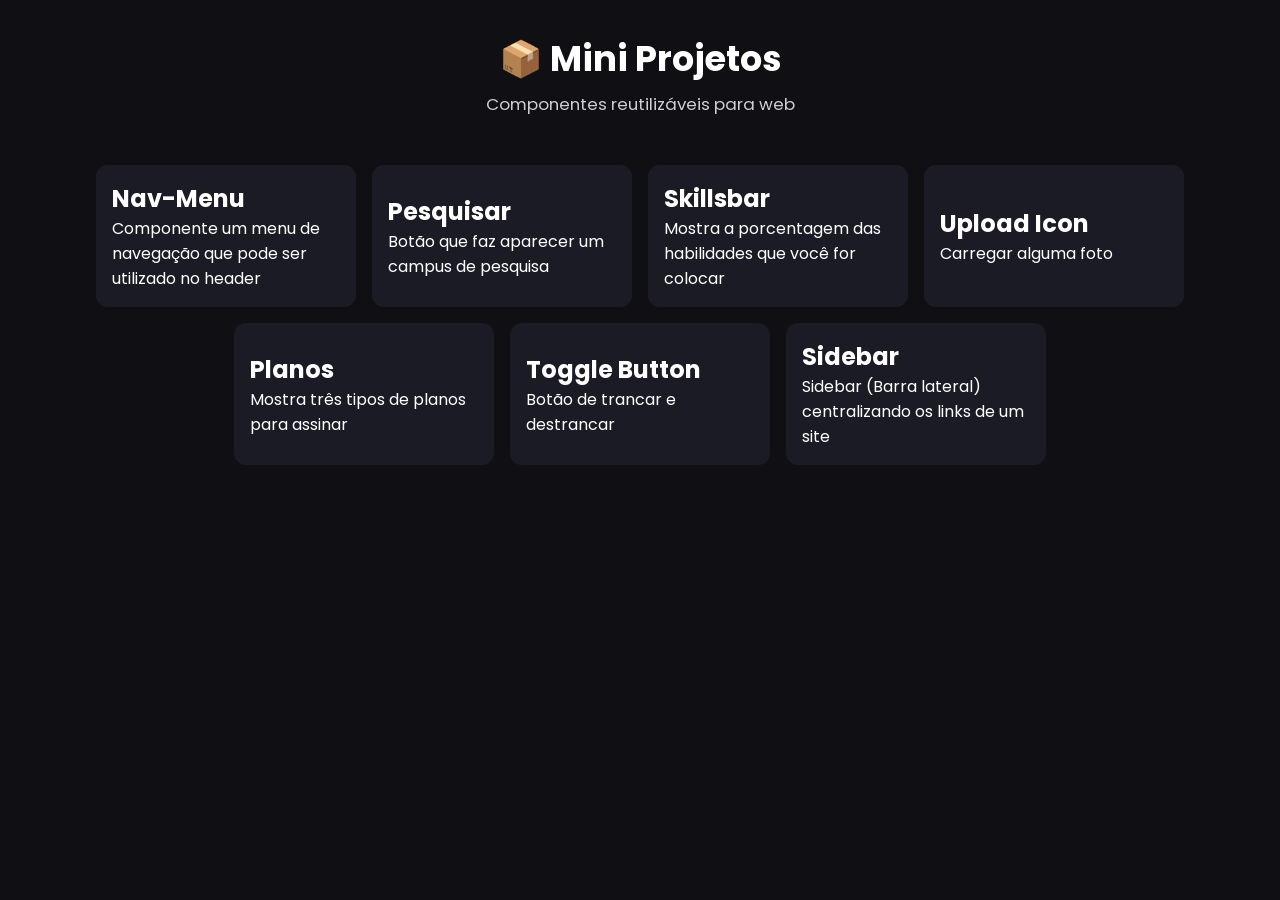
==== index.html @ 7f5534ae "salvando" ====
<!DOCTYPE html>
<html lang="pt-br">
<head>
  <meta charset="UTF-8">
  <title>Mini Projetos | Componentes</title>
  <link rel="stylesheet" href="/css/style.css">
</head>
<body>

  <header>
    <h1>📦 Mini Projetos</h1>
    <p>Componentes reutilizáveis para web</p>
  </header>

  <main class="container">

    <a target="_blank" href="pages/navMenu.html" class="card">
      <h2>Nav-Menu</h2>
      <p>Componente um menu de navegação que pode ser utilizado no header</p>
    </a>

    <a target="_blank" href="pages/pesquisar.html" class="card">
      <h2>Pesquisar</h2>
      <p>Botão que faz aparecer um campus de pesquisa</p>
    </a>

    <a target="_blank" href="pages/skillsbar.html" class="card">
      <h2>Skillsbar</h2>
      <p>Mostra a porcentagem das habilidades que você for colocar</p>
    </a>

    <a target="_blank" href="pages/uploadIcon.html" class="card">
      <h2>Upload Icon</h2>
      <p>Carregar alguma foto</p>
    </a>

    <a target="_blank" href="pages/planos.html" class="card">
      <h2>Planos</h2>
      <p>Mostra três tipos de planos para assinar</p>
    </a>

    <a target="_blank" href="pages/toggleButton.html" class="card">
      <h2>Toggle Button</h2>
      <p>Botão de trancar e destrancar</p>
    </a>

    <a target="_blank" href="pages/sidebar.html" class="card">
      <h2>Sidebar</h2>
      <p>Sidebar (Barra lateral) centralizando os links de um site</p>
    </a>

  </main>

</body>
</html>
---- css/style.css ----
@import url('config.css');

body {
  background: #0f0f14;
  color: #fff;
}

header {
  text-align: center;
  padding: 32px 16px;
}

header h1 {
  font-size: clamp(1.6rem, 4vw, 2.2rem);
}

header p {
  margin-top: 6px;
  font-size: clamp(0.9rem, 2.5vw, 1.05rem);
  opacity: 0.8;
}

.container {
  display: flex;
  justify-content: center;
  align-items: stretch;
  flex-wrap: wrap;
  gap: 16px;
  padding: 16px;
  max-width: 1200px;
  margin: 0 auto;
}

.card {
  background: #1b1b25;
  padding: 16px;
  border-radius: 12px;
  text-decoration: none;
  color: white;
  transition: transform 0.2s, background 0.2s;
  width: 260px;
  min-height: 120px;

  display: flex;
  flex-direction: column;
  justify-content: center;
}

@media (hover: hover) {
  .card:hover {
    transform: translateY(-4px);
    background: #26263a;
  }
}
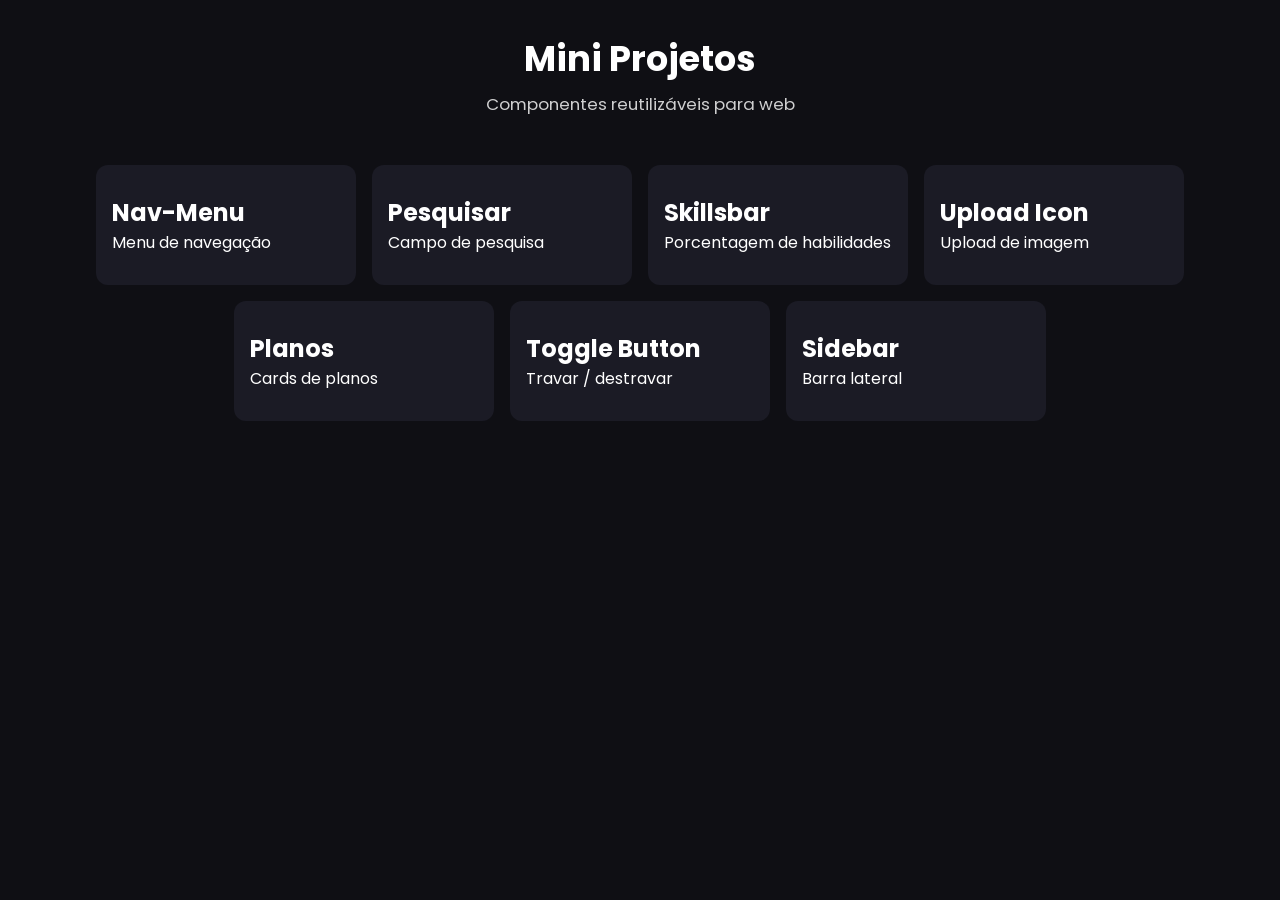
==== commit 6cf118c6: "Merge pull request #1 from bvig0/update Arrumando os arquivos" ====
--- a/index.html
+++ b/index.html
@@ -3,53 +3,53 @@
 <head>
   <meta charset="UTF-8">
   <title>Mini Projetos | Componentes</title>
-  <link rel="stylesheet" href="/css/style.css">
+  <link rel="stylesheet" href="./css/style.css">
 </head>
 <body>
 
   <header>
-    <h1>📦 Mini Projetos</h1>
+    <h1>Mini Projetos</h1>
     <p>Componentes reutilizáveis para web</p>
   </header>
 
   <main class="container">
 
-    <a target="_blank" href="pages/navMenu.html" class="card">
+    <a href="./pages/navMenu.html" class="card" target="_blank">
       <h2>Nav-Menu</h2>
-      <p>Componente um menu de navegação que pode ser utilizado no header</p>
+      <p>Menu de navegação</p>
     </a>
 
-    <a target="_blank" href="pages/pesquisar.html" class="card">
+    <a href="./pages/pesquisar.html" class="card" target="_blank">
       <h2>Pesquisar</h2>
-      <p>Botão que faz aparecer um campus de pesquisa</p>
+      <p>Campo de pesquisa</p>
     </a>
 
-    <a target="_blank" href="pages/skillsbar.html" class="card">
+    <a href="./pages/skillsbar.html" class="card" target="_blank">
       <h2>Skillsbar</h2>
-      <p>Mostra a porcentagem das habilidades que você for colocar</p>
+      <p>Porcentagem de habilidades</p>
     </a>
 
-    <a target="_blank" href="pages/uploadIcon.html" class="card">
+    <a href="./pages/uploadIcon.html" class="card" target="_blank">
       <h2>Upload Icon</h2>
-      <p>Carregar alguma foto</p>
+      <p>Upload de imagem</p>
     </a>
 
-    <a target="_blank" href="pages/planos.html" class="card">
+    <a href="./pages/planos.html" class="card" target="_blank">
       <h2>Planos</h2>
-      <p>Mostra três tipos de planos para assinar</p>
+      <p>Cards de planos</p>
     </a>
 
-    <a target="_blank" href="pages/toggleButton.html" class="card">
+    <a href="./pages/toggleButton.html" class="card" target="_blank">
       <h2>Toggle Button</h2>
-      <p>Botão de trancar e destrancar</p>
+      <p>Travar / destravar</p>
     </a>
 
-    <a target="_blank" href="pages/sidebar.html" class="card">
+    <a href="./pages/sidebar.html" class="card" target="_blank">
       <h2>Sidebar</h2>
-      <p>Sidebar (Barra lateral) centralizando os links de um site</p>
+      <p>Barra lateral</p>
     </a>
 
   </main>
 
 </body>
-</html>
+</html>
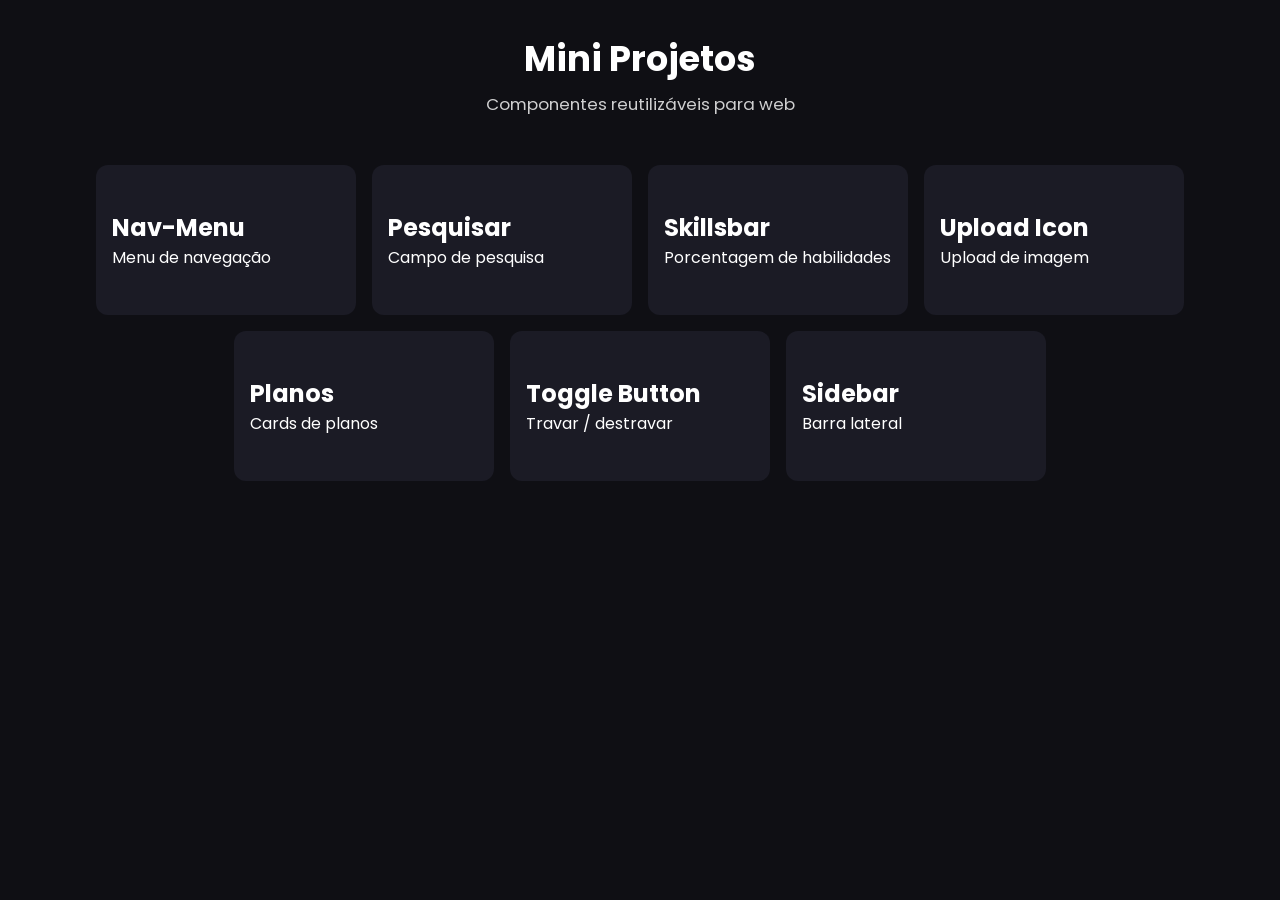
==== commit ee87e909: "Merge pull request #2 from bvig0/update Arrumando os arquivos" ====
--- a/index.html
+++ b/index.html
@@ -14,37 +14,37 @@
 
   <main class="container">
 
-    <a href="./pages/navMenu.html" class="card" target="_blank">
+    <a href="./pages/navMenu.html" class="card">
       <h2>Nav-Menu</h2>
       <p>Menu de navegação</p>
     </a>
 
-    <a href="./pages/pesquisar.html" class="card" target="_blank">
+    <a href="./pages/pesquisar.html" class="card">
       <h2>Pesquisar</h2>
       <p>Campo de pesquisa</p>
     </a>
 
-    <a href="./pages/skillsbar.html" class="card" target="_blank">
+    <a href="./pages/skillsbar.html" class="card">
       <h2>Skillsbar</h2>
       <p>Porcentagem de habilidades</p>
     </a>
 
-    <a href="./pages/uploadIcon.html" class="card" target="_blank">
+    <a href="./pages/uploadIcon.html" class="card">
       <h2>Upload Icon</h2>
       <p>Upload de imagem</p>
     </a>
 
-    <a href="./pages/planos.html" class="card" target="_blank">
+    <a href="./pages/planos.html" class="card">
       <h2>Planos</h2>
       <p>Cards de planos</p>
     </a>
 
-    <a href="./pages/toggleButton.html" class="card" target="_blank">
+    <a href="./pages/toggleButton.html" class="card">
       <h2>Toggle Button</h2>
       <p>Travar / destravar</p>
     </a>
 
-    <a href="./pages/sidebar.html" class="card" target="_blank">
+    <a href="./pages/sidebar.html" class="card">
       <h2>Sidebar</h2>
       <p>Barra lateral</p>
     </a>
--- a/css/style.css
+++ b/css/style.css
@@ -39,7 +39,7 @@
   color: white;
   transition: transform 0.2s, background 0.2s;
   width: 260px;
-  min-height: 120px;
+  min-height: 150px;
 
   display: flex;
   flex-direction: column;
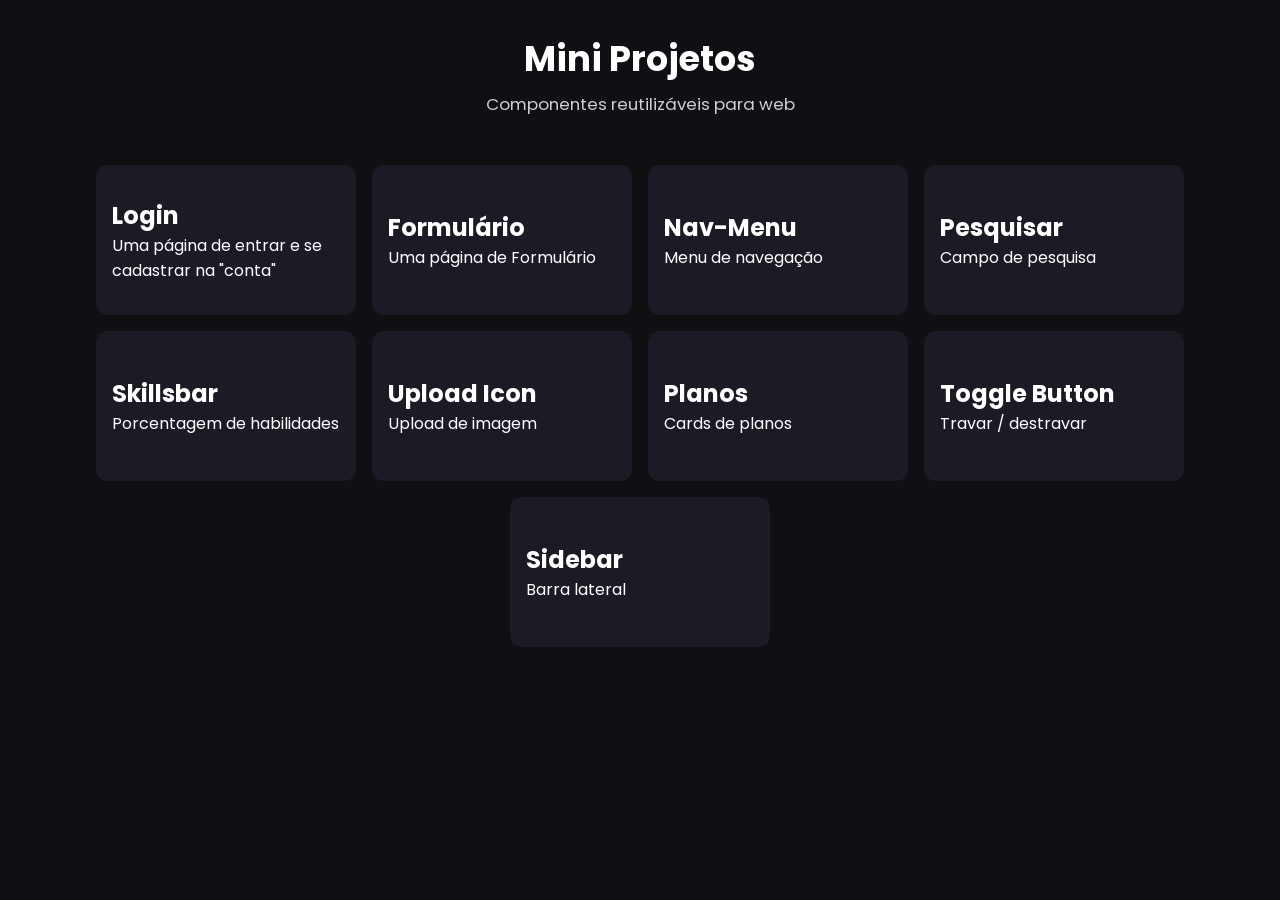
==== commit 856df8be: "páginas de login e formulario adicionadas" ====
--- a/index.html
+++ b/index.html
@@ -13,6 +13,16 @@
   </header>
 
   <main class="container">
+
+    <a href="./pages/login.html" class="card">
+      <h2>Login</h2>
+      <p>Uma página de entrar e se cadastrar na "conta"</p>
+    </a>
+
+    <a href="./pages/formulario.html" class="card">
+      <h2>Formulário</h2>
+      <p>Uma página de Formulário</p>
+    </a>
 
     <a href="./pages/navMenu.html" class="card">
       <h2>Nav-Menu</h2>
